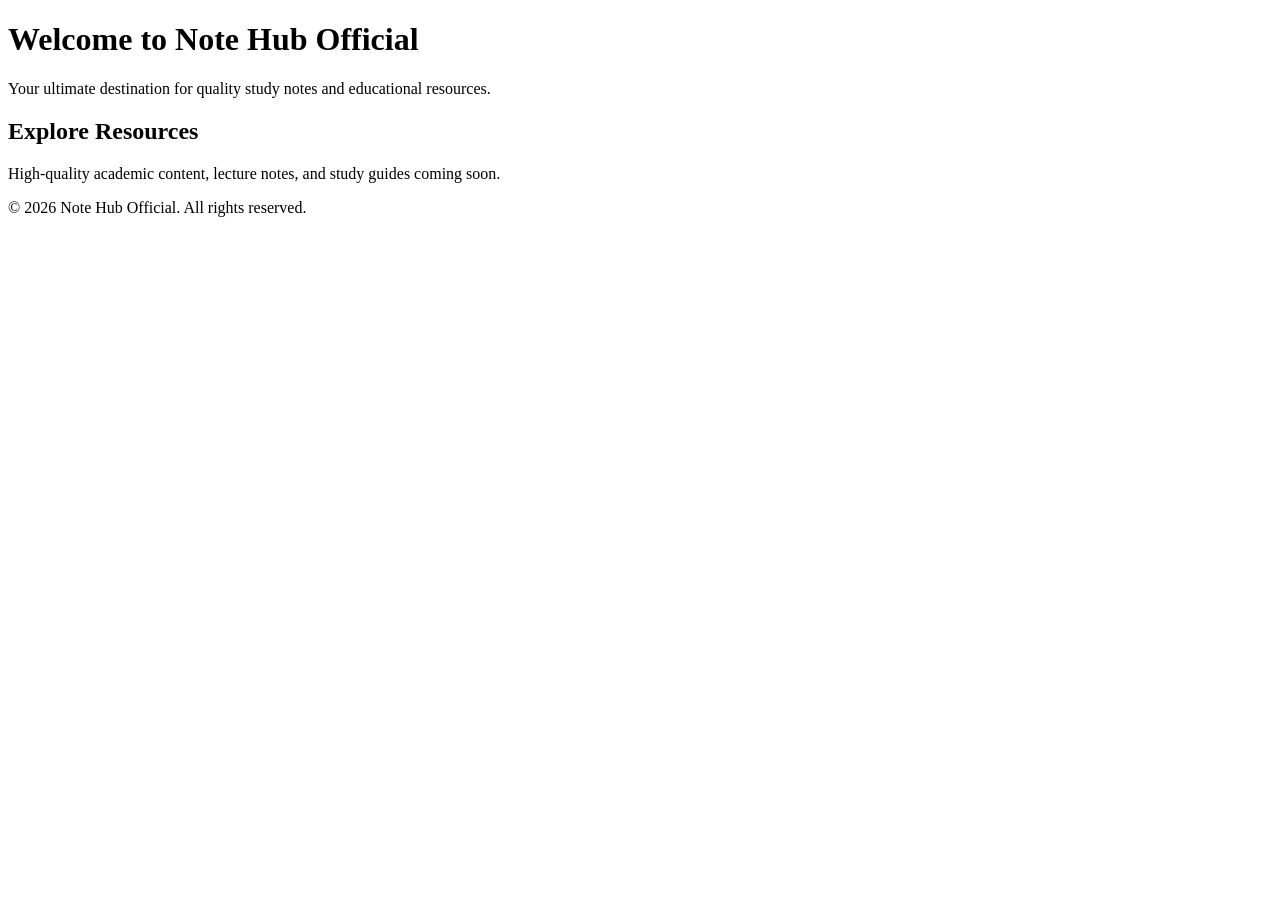
==== index.html @ be56b6d0 "Create index.html" ====
<!DOCTYPE html>
<html lang="en">
<head>
    <meta charset="UTF-8">
    <meta name="viewport" content="width=device-width, initial-scale=1.0">
    <title>Note Hub Official | Educational Resources & Study Materials</title>
</head>
<body>
    <header>
        <h1>Welcome to Note Hub Official</h1>
        <p>Your ultimate destination for quality study notes and educational resources.</p>
    </header>
    
    <main>
        <section>
            <h2>Explore Resources</h2>
            <p>High-quality academic content, lecture notes, and study guides coming soon.</p>
        </section>
    </main>

    <footer>
        <p>&copy; 2026 Note Hub Official. All rights reserved.</p>
    </footer>
</body>
</html>
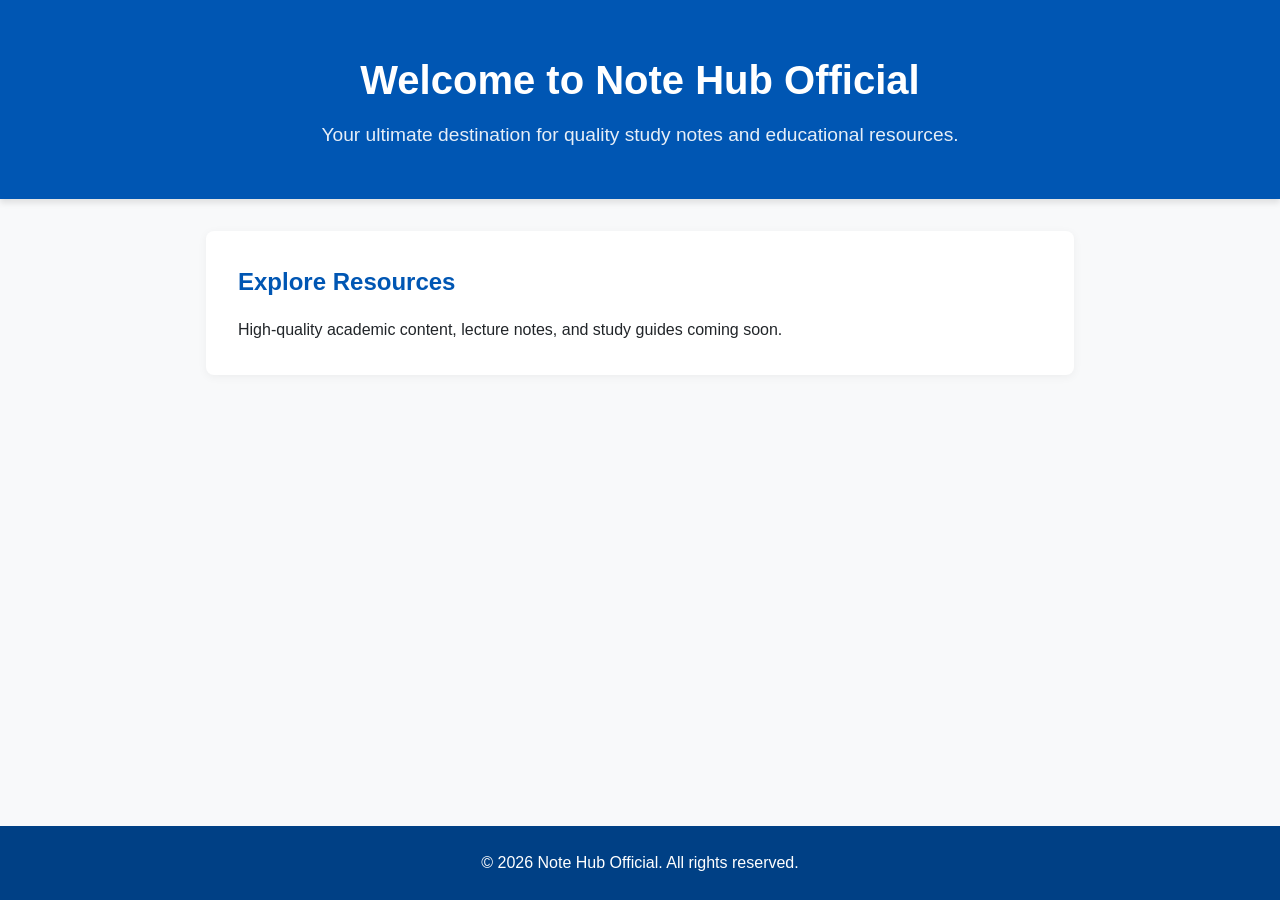
==== commit 174e4437: "Update index.html" ====
--- a/index.html
+++ b/index.html
@@ -4,6 +4,7 @@
     <meta charset="UTF-8">
     <meta name="viewport" content="width=device-width, initial-scale=1.0">
     <title>Note Hub Official | Educational Resources & Study Materials</title>
+    <link rel="stylesheet" href="style.css">
 </head>
 <body>
     <header>
@@ -23,4 +24,3 @@
     </footer>
 </body>
 </html>
-
--- a/style.css
+++ b/style.css
@@ -0,0 +1,69 @@
+:root {
+    --primary-color: #0056b3;
+    --secondary-color: #004085;
+    --bg-color: #f8f9fa;
+    --text-color: #212529;
+    --card-bg: #ffffff;
+}
+
+* {
+    margin: 0;
+    padding: 0;
+    box-sizing: border-box;
+    font-family: 'Segoe UI', Tahoma, Geneva, Verdana, sans-serif;
+}
+
+body {
+    background-color: var(--bg-color);
+    color: var(--text-color);
+    line-height: 1.6;
+    display: flex;
+    flex-direction: column;
+    min-height: 100vh;
+}
+
+header {
+    background-color: var(--primary-color);
+    color: #ffffff;
+    padding: 3rem 1rem;
+    text-align: center;
+    box-shadow: 0 4px 6px rgba(0, 0, 0, 0.1);
+}
+
+header h1 {
+    font-size: 2.5rem;
+    margin-bottom: 0.5rem;
+}
+
+header p {
+    font-size: 1.2rem;
+    opacity: 0.9;
+}
+
+main {
+    flex: 1;
+    max-width: 900px;
+    margin: 2rem auto;
+    padding: 0 1rem;
+    width: 100%;
+}
+
+section {
+    background-color: var(--card-bg);
+    padding: 2rem;
+    border-radius: 8px;
+    box-shadow: 0 2px 10px rgba(0, 0, 0, 0.05);
+}
+
+section h2 {
+    color: var(--primary-color);
+    margin-bottom: 1rem;
+}
+
+footer {
+    background-color: var(--secondary-color);
+    color: #ffffff;
+    text-align: center;
+    padding: 1.5rem 1rem;
+    margin-top: auto;
+}
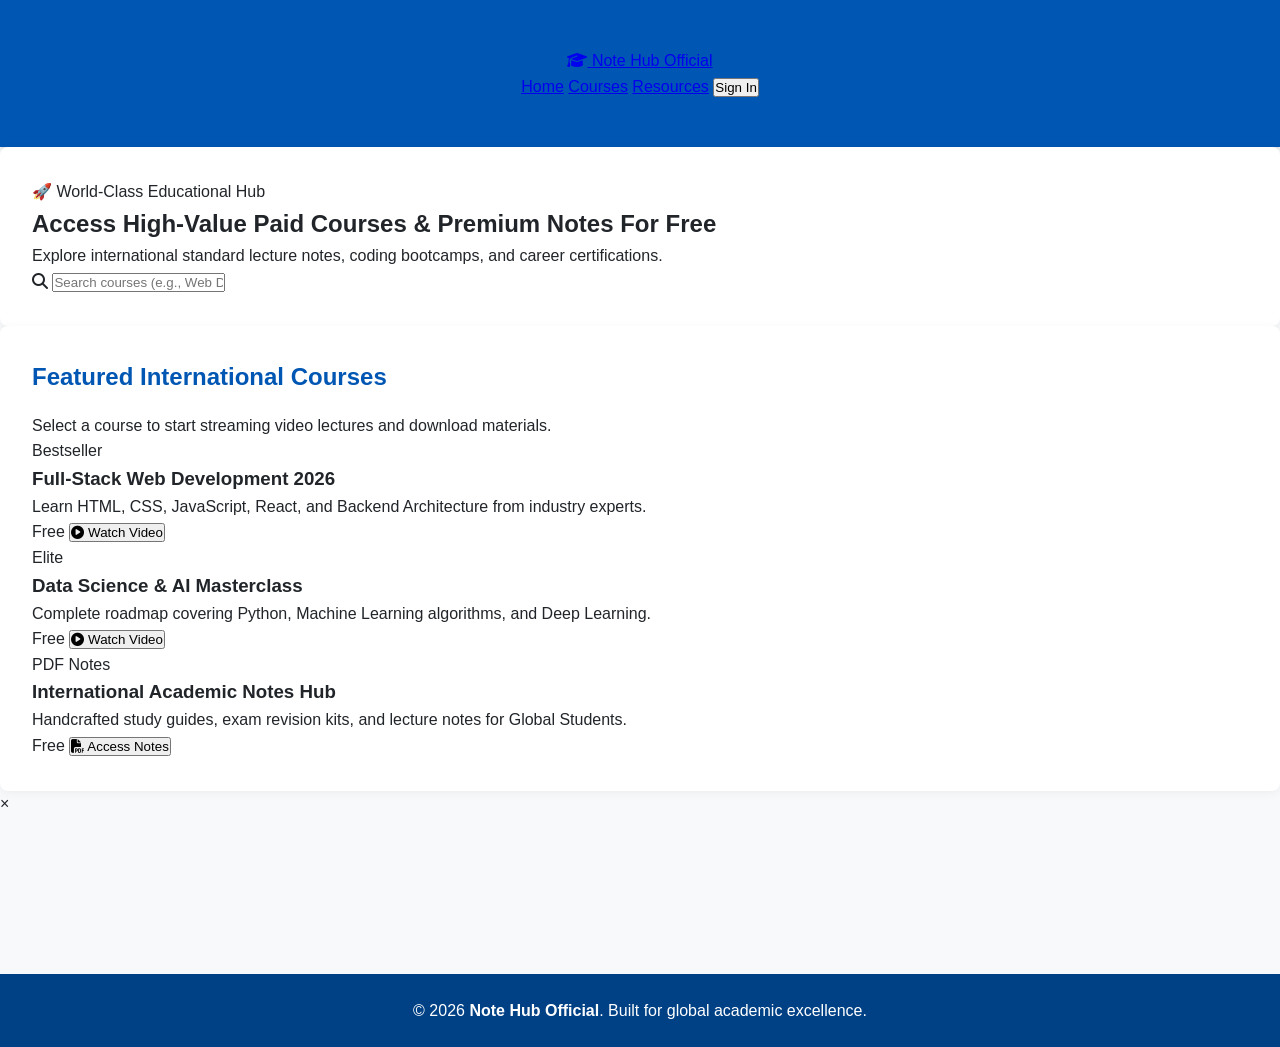
==== commit acad00c7: "Update index.html" ====
--- a/index.html
+++ b/index.html
@@ -3,24 +3,139 @@
 <head>
     <meta charset="UTF-8">
     <meta name="viewport" content="width=device-width, initial-scale=1.0">
-    <title>Note Hub Official | Educational Resources & Study Materials</title>
+    <title>Note Hub Official | International Learning & Premium Resources</title>
     <link rel="stylesheet" href="style.css">
+    <link rel="stylesheet" href="https://cdnjs.cloudflare.com/ajax/libs/font-awesome/6.4.0/css/all.min.css">
 </head>
 <body>
-    <header>
-        <h1>Welcome to Note Hub Official</h1>
-        <p>Your ultimate destination for quality study notes and educational resources.</p>
+
+    <!-- Navigation Bar -->
+    <header class="navbar">
+        <div class="nav-container">
+            <a href="#" class="logo-box">
+                <i class="fa-solid fa-graduation-cap logo-icon"></i>
+                <span class="logo-text">Note Hub <span>Official</span></span>
+            </a>
+            <nav class="nav-links">
+                <a href="#home">Home</a>
+                <a href="#courses">Courses</a>
+                <a href="#resources">Resources</a>
+                <button class="btn-primary" onclick="alert('Google & Facebook Login coming in next database update!')">Sign In</button>
+            </nav>
+        </div>
     </header>
-    
-    <main>
-        <section>
-            <h2>Explore Resources</h2>
-            <p>High-quality academic content, lecture notes, and study guides coming soon.</p>
-        </section>
-    </main>
 
+    <!-- Hero Section with Search Bar -->
+    <section id="home" class="hero">
+        <div class="hero-content">
+            <span class="badge">🚀 World-Class Educational Hub</span>
+            <h1>Access High-Value Paid Courses & Premium Notes For Free</h1>
+            <p>Explore international standard lecture notes, coding bootcamps, and career certifications.</p>
+            
+            <!-- Dynamic Search Bar -->
+            <div class="search-box">
+                <i class="fa-solid fa-magnifying-glass search-icon"></i>
+                <input type="text" id="courseSearch" onkeyup="filterCourses()" placeholder="Search courses (e.g., Web Development, AI, Notes)...">
+            </div>
+        </div>
+    </section>
+
+    <!-- Courses Section -->
+    <section id="courses" class="courses-section">
+        <div class="section-title">
+            <h2>Featured International Courses</h2>
+            <p>Select a course to start streaming video lectures and download materials.</p>
+        </div>
+
+        <div class="courses-grid" id="coursesGrid">
+            
+            <!-- Course 1 -->
+            <div class="course-card">
+                <div class="card-badge">Bestseller</div>
+                <h3>Full-Stack Web Development 2026</h3>
+                <p>Learn HTML, CSS, JavaScript, React, and Backend Architecture from industry experts.</p>
+                <div class="card-footer">
+                    <span class="price">Free</span>
+                    <button class="btn-card" onclick="openVideo('https://www.youtube.com/embed/nu_pCVPKzTk')">
+                        <i class="fa-solid fa-circle-play"></i> Watch Video
+                    </button>
+                </div>
+            </div>
+
+            <!-- Course 2 -->
+            <div class="course-card">
+                <div class="card-badge gold">Elite</div>
+                <h3>Data Science & AI Masterclass</h3>
+                <p>Complete roadmap covering Python, Machine Learning algorithms, and Deep Learning.</p>
+                <div class="card-footer">
+                    <span class="price">Free</span>
+                    <button class="btn-card" onclick="openVideo('https://www.youtube.com/embed/aircAruvnKk')">
+                        <i class="fa-solid fa-circle-play"></i> Watch Video
+                    </button>
+                </div>
+            </div>
+
+            <!-- Course 3 -->
+            <div class="course-card">
+                <div class="card-badge">PDF Notes</div>
+                <h3>International Academic Notes Hub</h3>
+                <p>Handcrafted study guides, exam revision kits, and lecture notes for Global Students.</p>
+                <div class="card-footer">
+                    <span class="price">Free</span>
+                    <button class="btn-card" onclick="alert('PDF Downloads module opening...')">
+                        <i class="fa-solid fa-file-pdf"></i> Access Notes
+                    </button>
+                </div>
+            </div>
+
+        </div>
+    </section>
+
+    <!-- Video Popup Modal -->
+    <div id="videoModal" class="modal">
+        <div class="modal-content">
+            <span class="close-btn" onclick="closeVideo()">&times;</span>
+            <div class="video-container">
+                <iframe id="videoPlayer" src="" frameborder="0" allowfullscreen></iframe>
+            </div>
+        </div>
+    </div>
+
+    <!-- Footer -->
     <footer>
-        <p>&copy; 2026 Note Hub Official. All rights reserved.</p>
+        <p>&copy; 2026 <strong>Note Hub Official</strong>. Built for global academic excellence.</p>
     </footer>
+
+    <!-- JavaScript logic -->
+    <script>
+        // Live Search Filter Function
+        function filterCourses() {
+            let input = document.getElementById('courseSearch').value.toLowerCase();
+            let cards = document.getElementsByClassName('course-card');
+
+            for (let i = 0; i < cards.length; i++) {
+                let title = cards[i].getElementsByTagName('h3')[0].innerText.toLowerCase();
+                let desc = cards[i].getElementsByTagName('p')[0].innerText.toLowerCase();
+
+                if (title.includes(input) || desc.includes(input)) {
+                    cards[i].style.display = "";
+                } else {
+                    cards[i].style.display = "none";
+                }
+            }
+        }
+
+        // Open Video Modal
+        function openVideo(videoUrl) {
+            document.getElementById('videoPlayer').src = videoUrl;
+            document.getElementById('videoModal').style.display = "flex";
+        }
+
+        // Close Video Modal
+        function closeVideo() {
+            document.getElementById('videoModal').style.display = "none";
+            document.getElementById('videoPlayer').src = "";
+        }
+    </script>
 </body>
 </html>
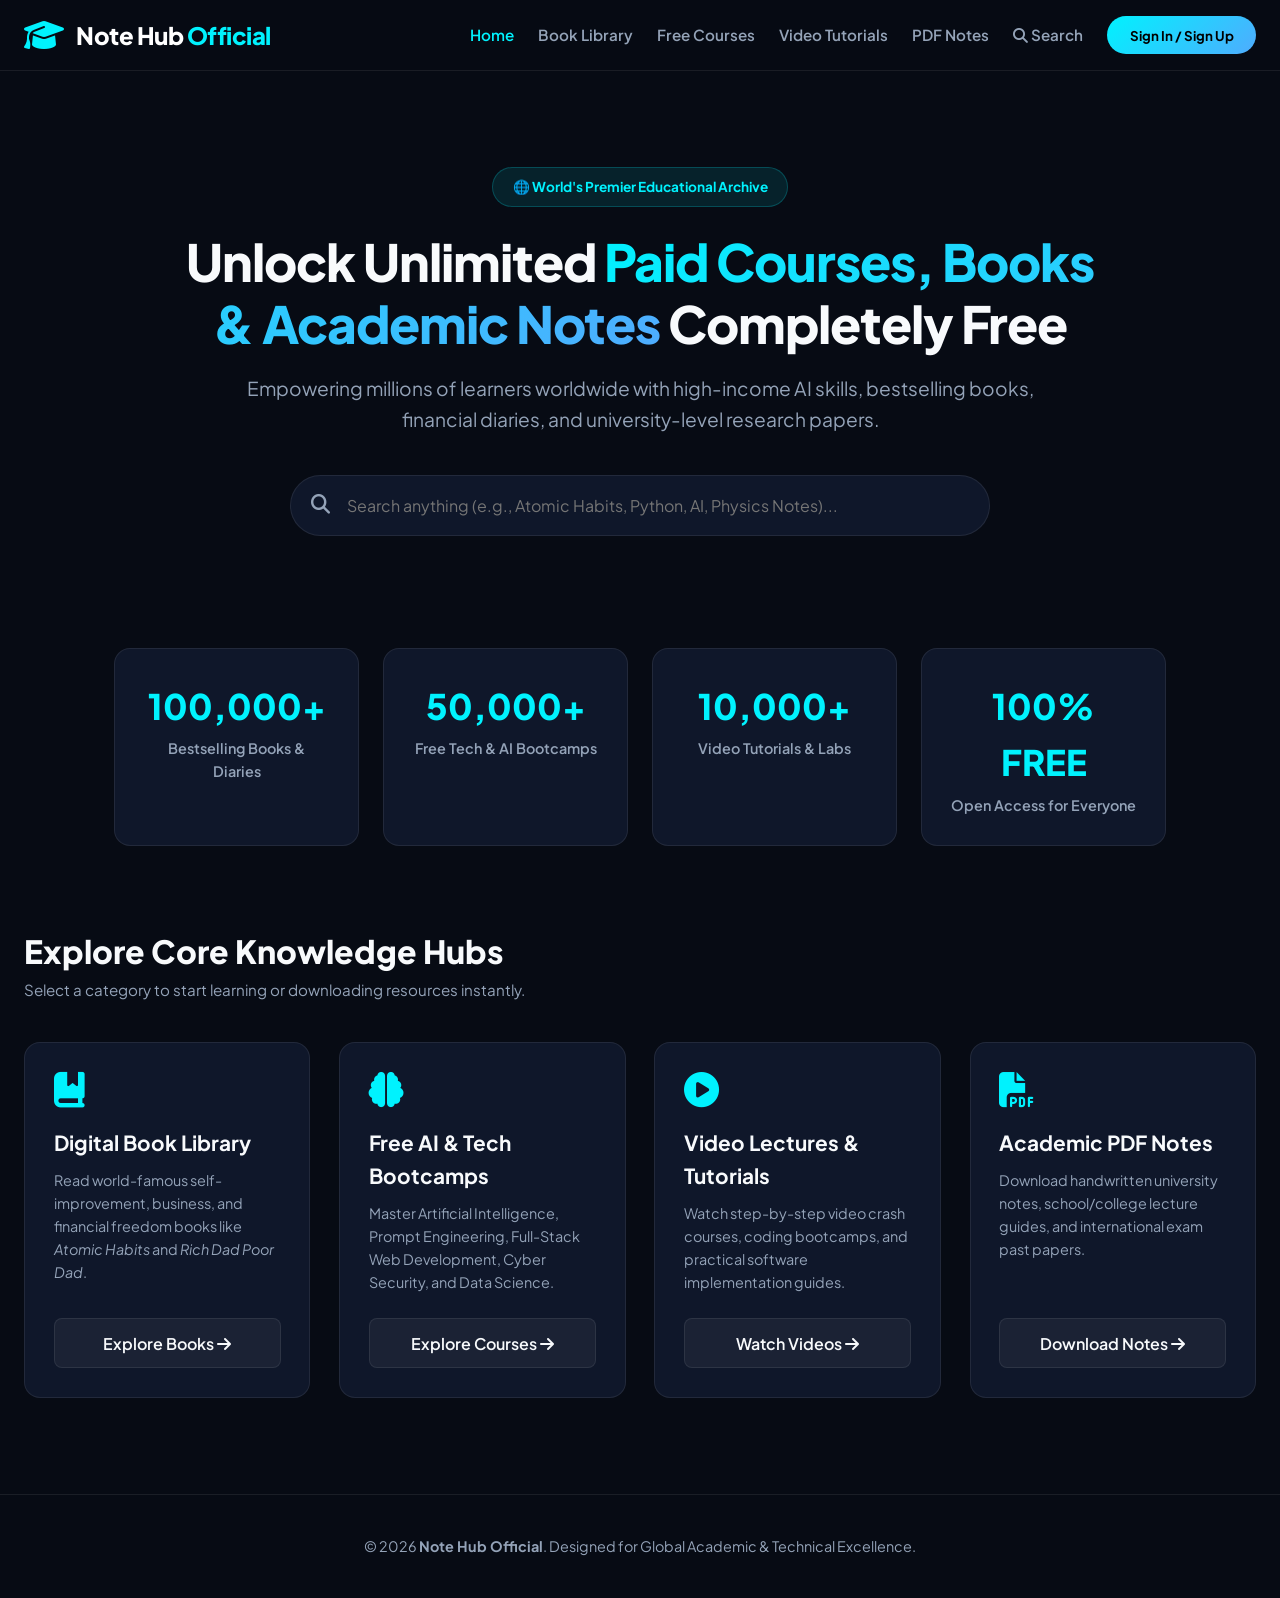
==== commit fec8f203: "Update index.html" ====
--- a/index.html
+++ b/index.html
@@ -3,138 +3,183 @@
 <head>
     <meta charset="UTF-8">
     <meta name="viewport" content="width=device-width, initial-scale=1.0">
-    <title>Note Hub Official | International Learning & Premium Resources</title>
+    <!-- Google SEO & Search Engine Indexing Meta Tags -->
+    <title>Note Hub Official | Free Books, AI Courses & Academic Notes</title>
+    <meta name="description" content="Access thousands of free bestselling books, AI bootcamps, programming courses, video lectures, and university notes on Note Hub Official.">
+    <meta name="keywords" content="Note Hub Official, Atomic Habits PDF, Rich Dad Poor Dad, Free AI Courses, Coding Bootcamps, Academic PDF Notes">
+    <meta name="robots" content="index, follow">
+    
     <link rel="stylesheet" href="style.css">
     <link rel="stylesheet" href="https://cdnjs.cloudflare.com/ajax/libs/font-awesome/6.4.0/css/all.min.css">
 </head>
 <body>
 
-    <!-- Navigation Bar -->
+    <!-- Header Navigation Bar -->
     <header class="navbar">
         <div class="nav-container">
-            <a href="#" class="logo-box">
+            <a href="index.html" class="logo-box">
                 <i class="fa-solid fa-graduation-cap logo-icon"></i>
                 <span class="logo-text">Note Hub <span>Official</span></span>
             </a>
             <nav class="nav-links">
-                <a href="#home">Home</a>
-                <a href="#courses">Courses</a>
-                <a href="#resources">Resources</a>
-                <button class="btn-primary" onclick="alert('Google & Facebook Login coming in next database update!')">Sign In</button>
+                <a href="index.html" class="active">Home</a>
+                <a href="books.html">Book Library</a>
+                <a href="courses.html">Free Courses</a>
+                <a href="videos.html">Video Tutorials</a>
+                <a href="pdf-notes.html">PDF Notes</a>
+                <a href="search.html"><i class="fa-solid fa-magnifying-glass"></i> Search</a>
+                <button class="btn-primary" onclick="openAuthModal()">Sign In / Sign Up</button>
             </nav>
         </div>
     </header>
 
-    <!-- Hero Section with Search Bar -->
-    <section id="home" class="hero">
+    <!-- Hero Section -->
+    <section class="hero">
         <div class="hero-content">
-            <span class="badge">🚀 World-Class Educational Hub</span>
-            <h1>Access High-Value Paid Courses & Premium Notes For Free</h1>
-            <p>Explore international standard lecture notes, coding bootcamps, and career certifications.</p>
+            <span class="badge">🌐 World's Premier Educational Archive</span>
+            <h1>Unlock Unlimited <span>Paid Courses, Books & Academic Notes</span> Completely Free</h1>
+            <p>Empowering millions of learners worldwide with high-income AI skills, bestselling books, financial diaries, and university-level research papers.</p>
             
-            <!-- Dynamic Search Bar -->
-            <div class="search-box">
-                <i class="fa-solid fa-magnifying-glass search-icon"></i>
-                <input type="text" id="courseSearch" onkeyup="filterCourses()" placeholder="Search courses (e.g., Web Development, AI, Notes)...">
+            <!-- Global Live Search Bar -->
+            <div class="search-container">
+                <i class="fa-solid fa-magnifying-glass search-icon-inside"></i>
+                <input type="text" class="search-input" placeholder="Search anything (e.g., Atomic Habits, Python, AI, Physics Notes)..." onkeydown="if(event.key === 'Enter') window.location.href='search.html?q=' + encodeURIComponent(this.value)">
             </div>
         </div>
     </section>
 
-    <!-- Courses Section -->
-    <section id="courses" class="courses-section">
-        <div class="section-title">
-            <h2>Featured International Courses</h2>
-            <p>Select a course to start streaming video lectures and download materials.</p>
+    <!-- Live Platform Statistics -->
+    <section class="stats-grid">
+        <div class="stat-card">
+            <div class="stat-number">100,000+</div>
+            <div class="stat-label">Bestselling Books & Diaries</div>
         </div>
-
-        <div class="courses-grid" id="coursesGrid">
-            
-            <!-- Course 1 -->
-            <div class="course-card">
-                <div class="card-badge">Bestseller</div>
-                <h3>Full-Stack Web Development 2026</h3>
-                <p>Learn HTML, CSS, JavaScript, React, and Backend Architecture from industry experts.</p>
-                <div class="card-footer">
-                    <span class="price">Free</span>
-                    <button class="btn-card" onclick="openVideo('https://www.youtube.com/embed/nu_pCVPKzTk')">
-                        <i class="fa-solid fa-circle-play"></i> Watch Video
-                    </button>
-                </div>
-            </div>
-
-            <!-- Course 2 -->
-            <div class="course-card">
-                <div class="card-badge gold">Elite</div>
-                <h3>Data Science & AI Masterclass</h3>
-                <p>Complete roadmap covering Python, Machine Learning algorithms, and Deep Learning.</p>
-                <div class="card-footer">
-                    <span class="price">Free</span>
-                    <button class="btn-card" onclick="openVideo('https://www.youtube.com/embed/aircAruvnKk')">
-                        <i class="fa-solid fa-circle-play"></i> Watch Video
-                    </button>
-                </div>
-            </div>
-
-            <!-- Course 3 -->
-            <div class="course-card">
-                <div class="card-badge">PDF Notes</div>
-                <h3>International Academic Notes Hub</h3>
-                <p>Handcrafted study guides, exam revision kits, and lecture notes for Global Students.</p>
-                <div class="card-footer">
-                    <span class="price">Free</span>
-                    <button class="btn-card" onclick="alert('PDF Downloads module opening...')">
-                        <i class="fa-solid fa-file-pdf"></i> Access Notes
-                    </button>
-                </div>
-            </div>
-
+        <div class="stat-card">
+            <div class="stat-number">50,000+</div>
+            <div class="stat-label">Free Tech & AI Bootcamps</div>
+        </div>
+        <div class="stat-card">
+            <div class="stat-number">10,000+</div>
+            <div class="stat-label">Video Tutorials & Labs</div>
+        </div>
+        <div class="stat-card">
+            <div class="stat-number">100% FREE</div>
+            <div class="stat-label">Open Access for Everyone</div>
         </div>
     </section>
 
-    <!-- Video Popup Modal -->
-    <div id="videoModal" class="modal">
-        <div class="modal-content">
-            <span class="close-btn" onclick="closeVideo()">&times;</span>
-            <div class="video-container">
-                <iframe id="videoPlayer" src="" frameborder="0" allowfullscreen></iframe>
+    <!-- Main Feature Modules -->
+    <section class="content-section">
+        <div class="section-header">
+            <div>
+                <h2>Explore Core Knowledge Hubs</h2>
+                <p>Select a category to start learning or downloading resources instantly.</p>
+            </div>
+        </div>
+
+        <div class="grid-cards">
+            <!-- Digital Book Library -->
+            <div class="card">
+                <i class="fa-solid fa-book-bookmark card-icon"></i>
+                <h3>Digital Book Library</h3>
+                <p>Read world-famous self-improvement, business, and financial freedom books like <i>Atomic Habits</i> and <i>Rich Dad Poor Dad</i>.</p>
+                <a href="books.html" class="card-btn">Explore Books <i class="fa-solid fa-arrow-right"></i></a>
+            </div>
+
+            <!-- Free AI & Tech Courses -->
+            <div class="card">
+                <i class="fa-solid fa-brain card-icon"></i>
+                <h3>Free AI & Tech Bootcamps</h3>
+                <p>Master Artificial Intelligence, Prompt Engineering, Full-Stack Web Development, Cyber Security, and Data Science.</p>
+                <a href="courses.html" class="card-btn">Explore Courses <i class="fa-solid fa-arrow-right"></i></a>
+            </div>
+
+            <!-- Video Tutorials -->
+            <div class="card">
+                <i class="fa-solid fa-circle-play card-icon"></i>
+                <h3>Video Lectures & Tutorials</h3>
+                <p>Watch step-by-step video crash courses, coding bootcamps, and practical software implementation guides.</p>
+                <a href="videos.html" class="card-btn">Watch Videos <i class="fa-solid fa-arrow-right"></i></a>
+            </div>
+
+            <!-- Academic PDF Notes -->
+            <div class="card">
+                <i class="fa-solid fa-file-pdf card-icon"></i>
+                <h3>Academic PDF Notes</h3>
+                <p>Download handwritten university notes, school/college lecture guides, and international exam past papers.</p>
+                <a href="pdf-notes.html" class="card-btn">Download Notes <i class="fa-solid fa-arrow-right"></i></a>
+            </div>
+        </div>
+    </section>
+
+    <!-- Authentication Modal (Login/Signup Popup) -->
+    <div id="authModal" class="modal">
+        <div class="modal-card">
+            <span class="close-modal" onclick="closeAuthModal()">&times;</span>
+            
+            <div class="tab-buttons">
+                <button id="loginTabBtn" class="tab-btn active" onclick="switchTab('login')">Log In</button>
+                <button id="signupTabBtn" class="tab-btn" onclick="switchTab('signup')">Sign Up</button>
+            </div>
+
+            <!-- Login Form -->
+            <form id="loginForm" class="auth-form active" onsubmit="handleAuth(event, 'Login')">
+                <h3>Welcome Back</h3>
+                <input type="email" placeholder="Email Address" required>
+                <input type="password" placeholder="Password" required>
+                <button type="submit" class="btn-auth">Log In</button>
+            </form>
+
+            <!-- Signup Form -->
+            <form id="signupForm" class="auth-form" onsubmit="handleAuth(event, 'Signup')">
+                <h3>Create Free Account</h3>
+                <input type="text" placeholder="Full Name" required>
+                <input type="email" placeholder="Email Address" required>
+                <input type="password" placeholder="Create Password" required>
+                <button type="submit" class="btn-auth">Sign Up</button>
+            </form>
+
+            <div class="divider"><span>OR CONTINUE WITH</span></div>
+
+            <!-- Social Login Buttons -->
+            <div class="social-login">
+                <button class="btn-social google" onclick="alert('Connecting to Google Account...')">
+                    <i class="fa-brands fa-google"></i> Google
+                </button>
+                <button class="btn-social facebook" onclick="alert('Connecting to Facebook Account...')">
+                    <i class="fa-brands fa-facebook-f"></i> Facebook
+                </button>
             </div>
         </div>
     </div>
 
     <!-- Footer -->
     <footer>
-        <p>&copy; 2026 <strong>Note Hub Official</strong>. Built for global academic excellence.</p>
+        <p>&copy; 2026 <strong>Note Hub Official</strong>. Designed for Global Academic & Technical Excellence.</p>
     </footer>
 
-    <!-- JavaScript logic -->
     <script>
-        // Live Search Filter Function
-        function filterCourses() {
-            let input = document.getElementById('courseSearch').value.toLowerCase();
-            let cards = document.getElementsByClassName('course-card');
-
-            for (let i = 0; i < cards.length; i++) {
-                let title = cards[i].getElementsByTagName('h3')[0].innerText.toLowerCase();
-                let desc = cards[i].getElementsByTagName('p')[0].innerText.toLowerCase();
-
-                if (title.includes(input) || desc.includes(input)) {
-                    cards[i].style.display = "";
-                } else {
-                    cards[i].style.display = "none";
-                }
+        function openAuthModal() { document.getElementById('authModal').style.display = 'flex'; }
+        function closeAuthModal() { document.getElementById('authModal').style.display = 'none'; }
+        
+        function switchTab(tab) {
+            if(tab === 'login') {
+                document.getElementById('loginForm').classList.add('active');
+                document.getElementById('signupForm').classList.remove('active');
+                document.getElementById('loginTabBtn').classList.add('active');
+                document.getElementById('signupTabBtn').classList.remove('active');
+            } else {
+                document.getElementById('signupForm').classList.add('active');
+                document.getElementById('loginForm').classList.remove('active');
+                document.getElementById('signupTabBtn').classList.add('active');
+                document.getElementById('loginTabBtn').classList.remove('active');
             }
         }
 
-        // Open Video Modal
-        function openVideo(videoUrl) {
-            document.getElementById('videoPlayer').src = videoUrl;
-            document.getElementById('videoModal').style.display = "flex";
-        }
-
-        // Close Video Modal
-        function closeVideo() {
-            document.getElementById('videoModal').style.display = "none";
-            document.getElementById('videoPlayer').src = "";
+        function handleAuth(e, type) {
+            e.preventDefault();
+            alert(type + ' Successful! Welcome to Note Hub Official.');
+            closeAuthModal();
         }
     </script>
 </body>
--- a/style.css
+++ b/style.css
@@ -1,69 +1,87 @@
+@import url('https://fonts.googleapis.com/css2?family=Plus+Jakarta+Sans:wght@300;400;600;700;800&display=swap');
+
 :root {
-    --primary-color: #0056b3;
-    --secondary-color: #004085;
-    --bg-color: #f8f9fa;
-    --text-color: #212529;
-    --card-bg: #ffffff;
+    --bg-dark: #070b14;
+    --card-bg: #0f172a;
+    --card-hover: #1e293b;
+    --primary-cyan: #00f2fe;
+    --primary-blue: #4facfe;
+    --accent-gold: #fbbf24;
+    --text-main: #f8fafc;
+    --text-muted: #94a3b8;
+    --border-color: rgba(255, 255, 255, 0.08);
+    --google-red: #ea4335;
+    --fb-blue: #1877f2;
 }
 
-* {
-    margin: 0;
-    padding: 0;
-    box-sizing: border-box;
-    font-family: 'Segoe UI', Tahoma, Geneva, Verdana, sans-serif;
-}
+* { margin: 0; padding: 0; box-sizing: border-box; font-family: 'Plus Jakarta Sans', sans-serif; }
+body { background-color: var(--bg-dark); color: var(--text-main); line-height: 1.6; overflow-x: hidden; }
 
-body {
-    background-color: var(--bg-color);
-    color: var(--text-color);
-    line-height: 1.6;
-    display: flex;
-    flex-direction: column;
-    min-height: 100vh;
-}
+/* Global Navigation */
+.navbar { background: rgba(7, 11, 20, 0.95); backdrop-filter: blur(16px); border-bottom: 1px solid var(--border-color); position: sticky; top: 0; z-index: 1000; padding: 1rem 0; }
+.nav-container { max-width: 1280px; margin: 0 auto; display: flex; justify-content: space-between; align-items: center; padding: 0 1.5rem; }
+.logo-box { display: flex; align-items: center; gap: 0.75rem; text-decoration: none; }
+.logo-icon { font-size: 2rem; color: var(--primary-cyan); }
+.logo-text { font-size: 1.5rem; font-weight: 800; color: #fff; letter-spacing: -0.5px; }
+.logo-text span { color: var(--primary-cyan); }
 
-header {
-    background-color: var(--primary-color);
-    color: #ffffff;
-    padding: 3rem 1rem;
-    text-align: center;
-    box-shadow: 0 4px 6px rgba(0, 0, 0, 0.1);
-}
+.nav-links { display: flex; align-items: center; gap: 1.5rem; }
+.nav-links a { color: var(--text-muted); text-decoration: none; font-weight: 600; font-size: 0.95rem; transition: all 0.3s ease; }
+.nav-links a:hover, .nav-links a.active { color: var(--primary-cyan); }
 
-header h1 {
-    font-size: 2.5rem;
-    margin-bottom: 0.5rem;
-}
+.btn-primary { background: linear-gradient(135deg, var(--primary-cyan), var(--primary-blue)); color: #000; padding: 0.65rem 1.4rem; border: none; border-radius: 50px; font-weight: 700; cursor: pointer; transition: 0.3s ease; }
+.btn-primary:hover { transform: translateY(-2px); box-shadow: 0 4px 20px rgba(0, 242, 254, 0.4); }
 
-header p {
-    font-size: 1.2rem;
-    opacity: 0.9;
-}
+/* Hero Section */
+.hero { padding: 6rem 1.5rem 4rem; text-align: center; max-width: 1000px; margin: 0 auto; }
+.badge { background: rgba(0, 242, 254, 0.1); color: var(--primary-cyan); padding: 0.5rem 1.2rem; border-radius: 50px; font-size: 0.85rem; font-weight: 700; border: 1px solid rgba(0, 242, 254, 0.2); display: inline-block; margin-bottom: 1.5rem; }
+.hero h1 { font-size: 3.2rem; font-weight: 800; line-height: 1.2; margin-bottom: 1.2rem; letter-spacing: -1px; }
+.hero h1 span { background: linear-gradient(135deg, var(--primary-cyan), var(--primary-blue)); -webkit-background-clip: text; -webkit-text-fill-color: transparent; }
+.hero p { font-size: 1.2rem; color: var(--text-muted); margin-bottom: 2.5rem; max-width: 800px; margin-left: auto; margin-right: auto; }
 
-main {
-    flex: 1;
-    max-width: 900px;
-    margin: 2rem auto;
-    padding: 0 1rem;
-    width: 100%;
-}
+/* Global Search Input Box */
+.search-container { max-width: 700px; margin: 0 auto 3rem; position: relative; }
+.search-input { width: 100%; padding: 1.2rem 1.5rem 1.2rem 3.5rem; background: var(--card-bg); border: 1px solid var(--border-color); border-radius: 50px; color: #fff; font-size: 1rem; outline: none; transition: 0.3s ease; }
+.search-input:focus { border-color: var(--primary-cyan); box-shadow: 0 0 25px rgba(0, 242, 254, 0.2); }
+.search-icon-inside { position: absolute; left: 1.3rem; top: 50%; transform: translateY(-50%); color: var(--text-muted); font-size: 1.2rem; }
 
-section {
-    background-color: var(--card-bg);
-    padding: 2rem;
-    border-radius: 8px;
-    box-shadow: 0 2px 10px rgba(0, 0, 0, 0.05);
-}
+/* Dynamic Live Stats Counter */
+.stats-grid { display: grid; grid-template-columns: repeat(auto-fit, minmax(200px, 1fr)); gap: 1.5rem; max-width: 1100px; margin: 0 auto 5rem; padding: 0 1.5rem; }
+.stat-card { background: var(--card-bg); border: 1px solid var(--border-color); border-radius: 16px; padding: 1.8rem; text-align: center; }
+.stat-number { font-size: 2.2rem; font-weight: 800; color: var(--primary-cyan); margin-bottom: 0.2rem; }
+.stat-label { color: var(--text-muted); font-size: 0.9rem; font-weight: 600; }
 
-section h2 {
-    color: var(--primary-color);
-    margin-bottom: 1rem;
-}
+/* Grid Cards Section */
+.content-section { max-width: 1280px; margin: 0 auto 5rem; padding: 0 1.5rem; }
+.section-header { margin-bottom: 2.5rem; display: flex; justify-content: space-between; align-align: flex-end; }
+.section-header h2 { font-size: 2rem; font-weight: 800; }
+.section-header p { color: var(--text-muted); font-size: 0.95rem; }
 
-footer {
-    background-color: var(--secondary-color);
-    color: #ffffff;
-    text-align: center;
-    padding: 1.5rem 1rem;
-    margin-top: auto;
-}
+.grid-cards { display: grid; grid-template-columns: repeat(auto-fit, minmax(280px, 1fr)); gap: 1.8rem; }
+.card { background: var(--card-bg); border: 1px solid var(--border-color); border-radius: 16px; padding: 1.8rem; transition: 0.3s ease; position: relative; display: flex; flex-direction: column; justify-content: space-between; }
+.card:hover { transform: translateY(-6px); background: var(--card-hover); border-color: rgba(0, 242, 254, 0.4); }
+.card-icon { font-size: 2.2rem; color: var(--primary-cyan); margin-bottom: 1.2rem; }
+.card h3 { font-size: 1.3rem; margin-bottom: 0.6rem; font-weight: 700; }
+.card p { color: var(--text-muted); font-size: 0.9rem; margin-bottom: 1.5rem; flex-grow: 1; }
+.card-btn { background: rgba(255, 255, 255, 0.05); color: var(--text-main); border: 1px solid var(--border-color); padding: 0.7rem 1.2rem; border-radius: 8px; font-weight: 600; text-decoration: none; text-align: center; transition: 0.3s; }
+.card-btn:hover { background: var(--primary-cyan); color: #000; border-color: var(--primary-cyan); font-weight: 700; }
+
+/* Authentication Modal (Login/Signup) */
+.modal { display: none; position: fixed; top: 0; left: 0; width: 100%; height: 100%; background: rgba(3, 7, 18, 0.85); backdrop-filter: blur(10px); z-index: 2000; justify-content: center; align-items: center; }
+.modal-card { background: var(--card-bg); border: 1px solid var(--border-color); border-radius: 20px; padding: 2.5rem; width: 90%; max-width: 440px; position: relative; box-shadow: 0 20px 50px rgba(0,0,0,0.5); }
+.close-modal { position: absolute; top: 1.2rem; right: 1.5rem; color: var(--text-muted); font-size: 1.8rem; cursor: pointer; }
+.tab-buttons { display: flex; gap: 1.5rem; margin-bottom: 1.8rem; border-bottom: 1px solid var(--border-color); padding-bottom: 0.6rem; }
+.tab-btn { background: none; border: none; color: var(--text-muted); font-size: 1.1rem; font-weight: 700; cursor: pointer; }
+.tab-btn.active { color: var(--primary-cyan); border-bottom: 2px solid var(--primary-cyan); }
+.auth-form { display: none; flex-direction: column; gap: 1.1rem; }
+.auth-form.active { display: flex; }
+.auth-form input { padding: 0.9rem 1.2rem; background: #070b14; border: 1px solid var(--border-color); border-radius: 10px; color: #fff; outline: none; font-size: 0.95rem; }
+.auth-form input:focus { border-color: var(--primary-cyan); }
+.btn-auth { background: linear-gradient(135deg, var(--primary-cyan), var(--primary-blue)); border: none; padding: 0.9rem; border-radius: 10px; color: #000; font-weight: 800; font-size: 1rem; cursor: pointer; }
+.divider { text-align: center; margin: 1.5rem 0 1rem; position: relative; font-size: 0.75rem; color: var(--text-muted); font-weight: 700; letter-spacing: 1px; }
+.social-login { display: flex; gap: 1rem; }
+.btn-social { flex: 1; padding: 0.8rem; border-radius: 10px; border: none; color: #fff; font-weight: 700; cursor: pointer; display: flex; align-items: center; justify-content: center; gap: 0.6rem; font-size: 0.9rem; }
+.btn-social.google { background: var(--google-red); }
+.btn-social.facebook { background: var(--fb-blue); }
+
+footer { border-top: 1px solid var(--border-color); padding: 2.5rem 0; text-align: center; margin-top: 6rem; color: var(--text-muted); font-size: 0.9rem; }
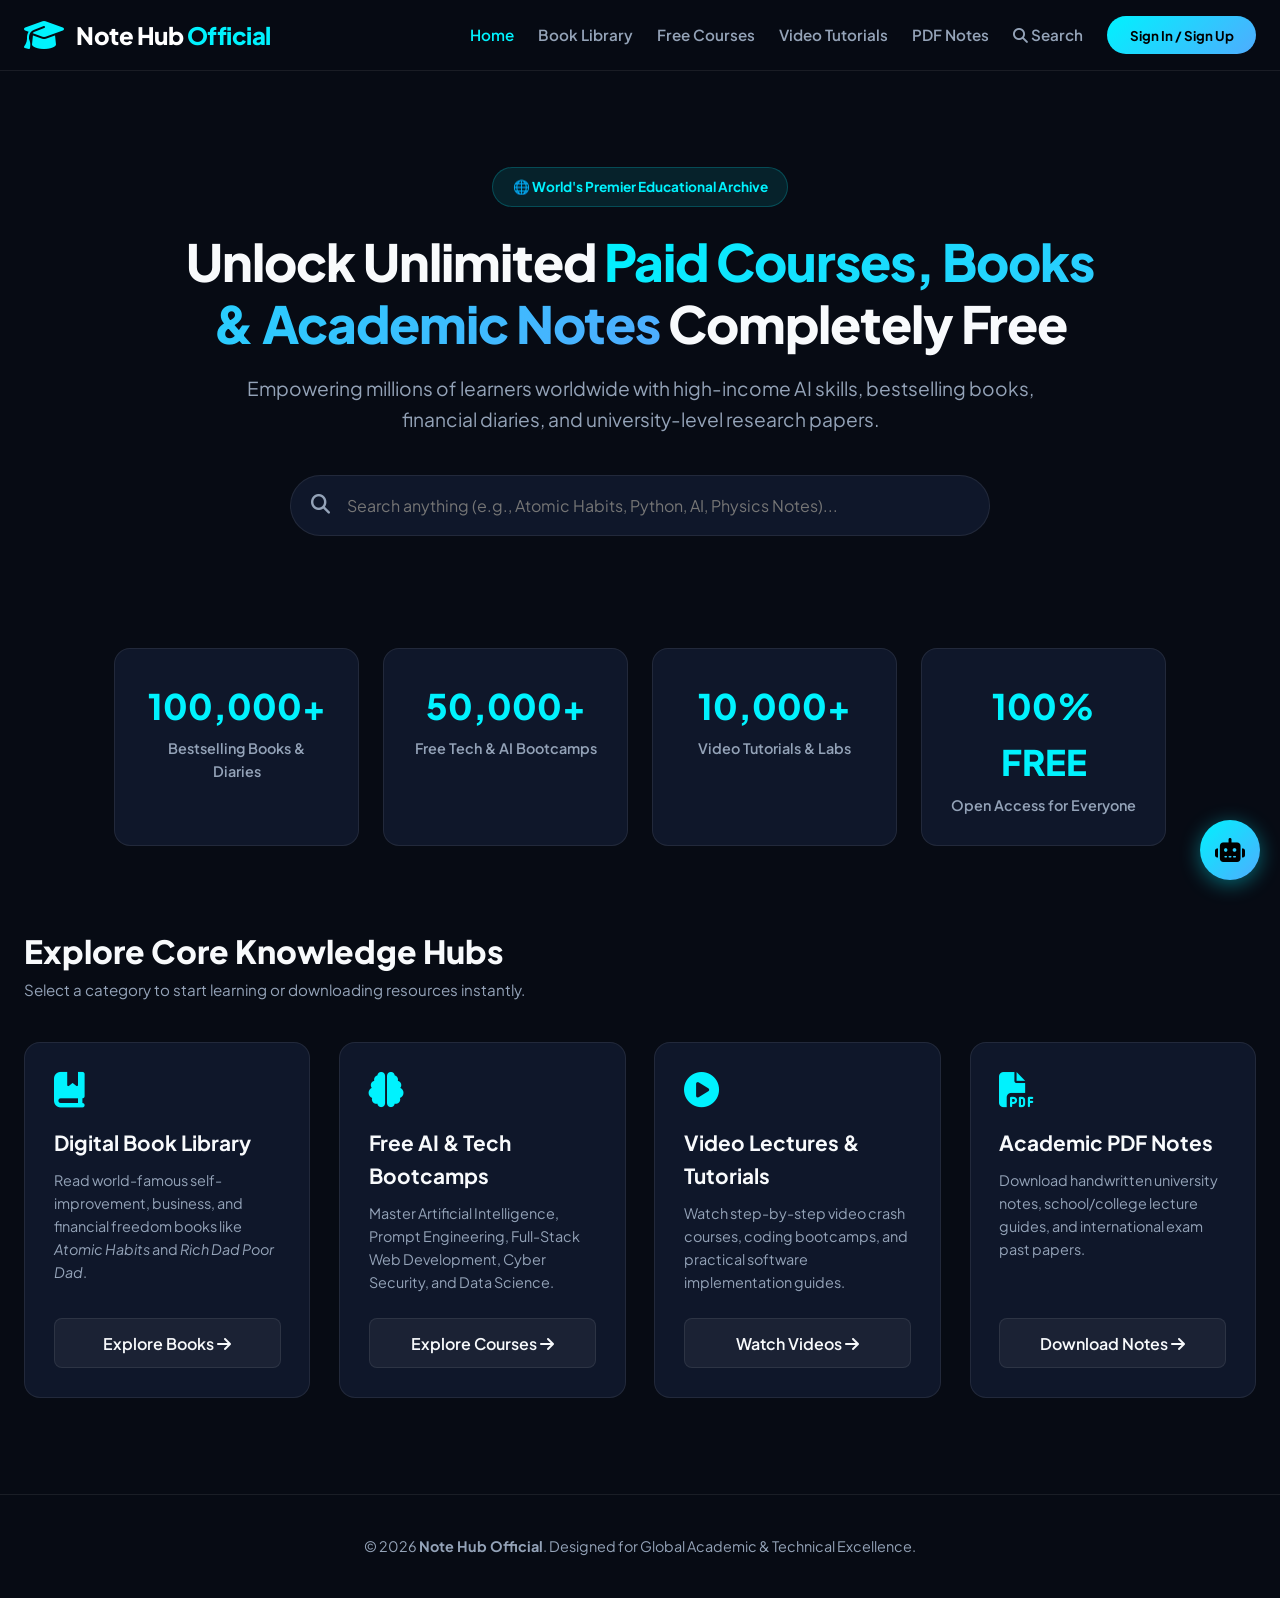
==== commit 39709cd0: "Update index.html" ====
--- a/index.html
+++ b/index.html
@@ -181,6 +181,8 @@
             alert(type + ' Successful! Welcome to Note Hub Official.');
             closeAuthModal();
         }
-    </script>
+     </script>
+    <!-- Global AI Companion Script -->
+    <script src="app.js"></script>
 </body>
 </html>
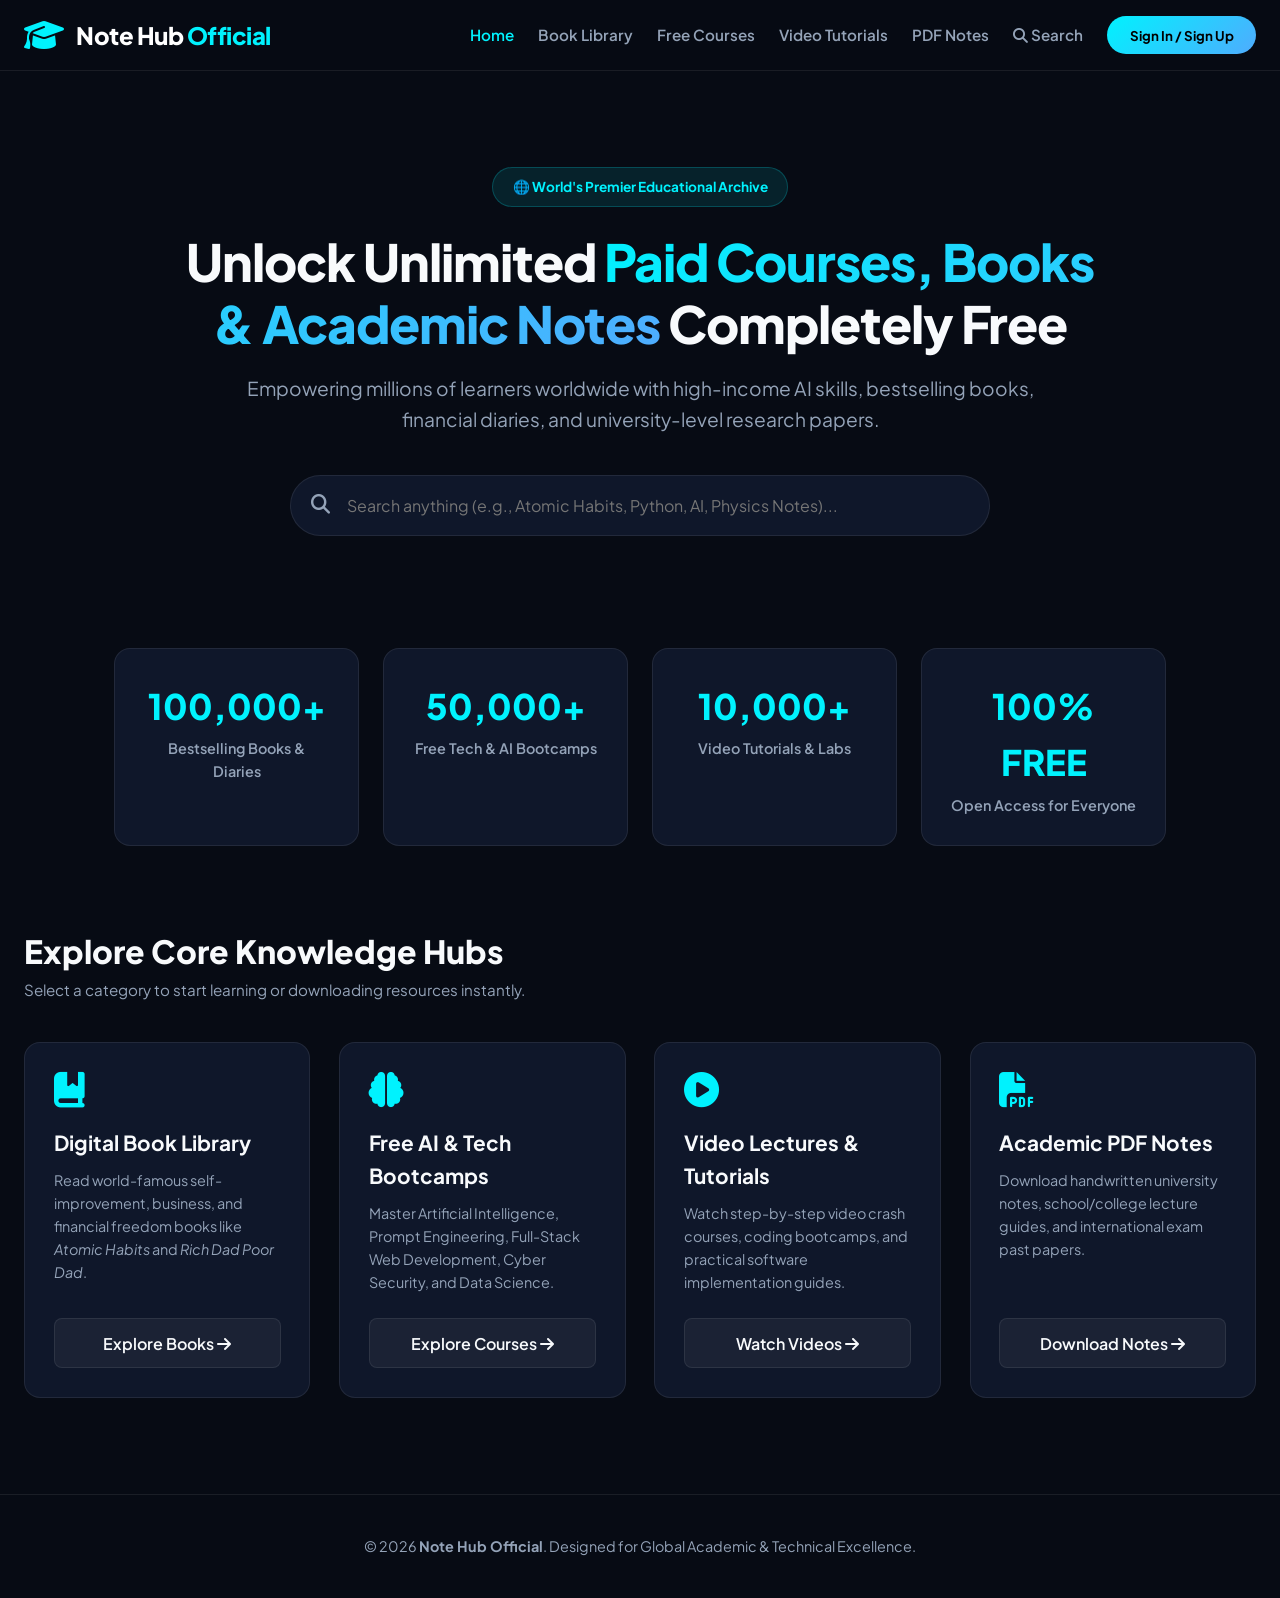
==== commit ff858d01: "Update index.html" ====
--- a/index.html
+++ b/index.html
@@ -143,12 +143,10 @@
 
             <!-- Social Login Buttons -->
             <div class="social-login">
-                <button class="btn-social google" onclick="alert('Connecting to Google Account...')">
-                    <i class="fa-brands fa-google"></i> Google
-                </button>
-                <button class="btn-social facebook" onclick="alert('Connecting to Facebook Account...')">
-                    <i class="fa-brands fa-facebook-f"></i> Facebook
-                </button>
+            <button class="btn-social google" onclick="loginWithGoogle()">
+    <i class="fa-brands fa-google"></i> Sign in with Google
+            </button>
+              
             </div>
         </div>
     </div>
